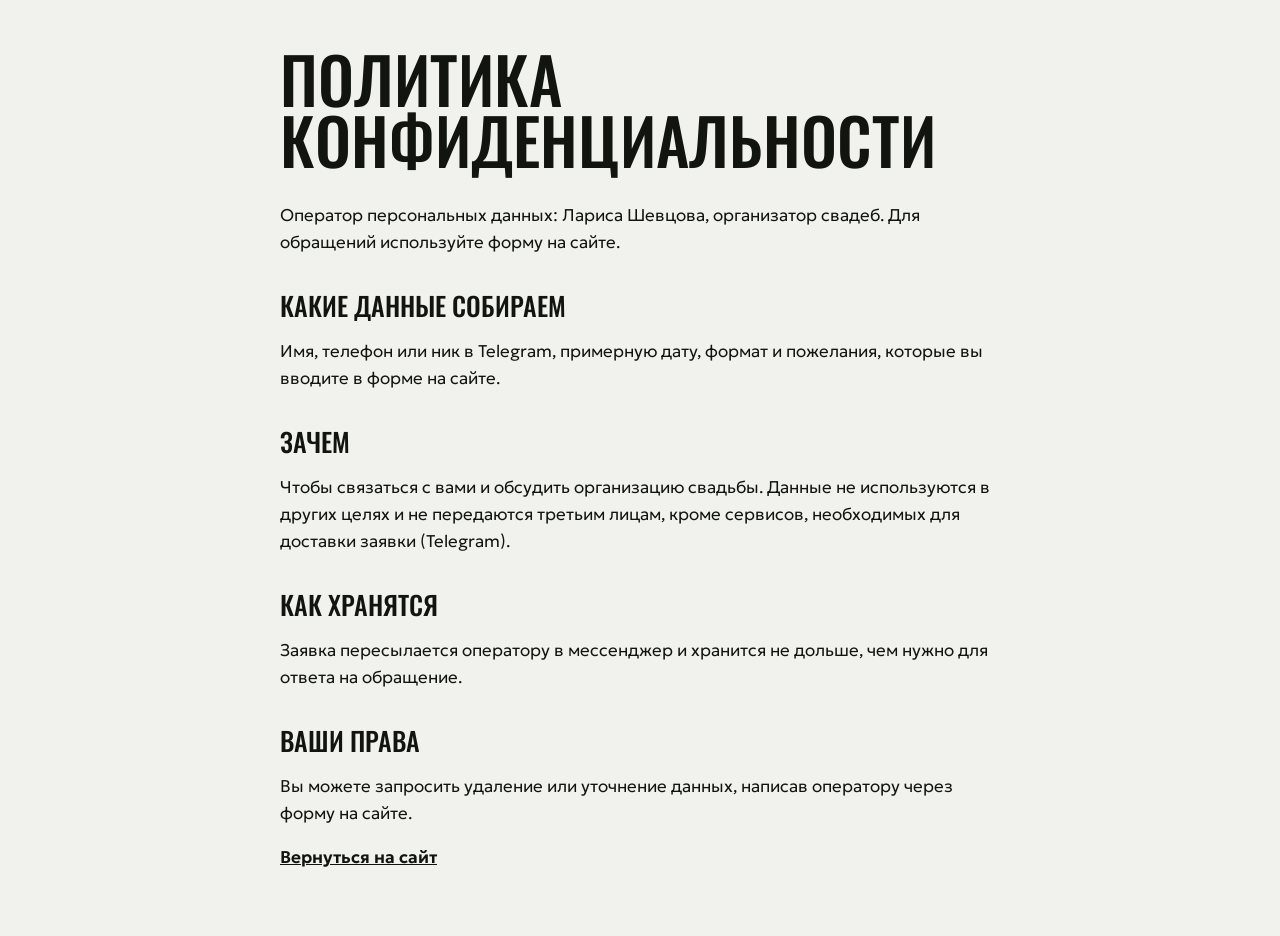
==== privacy.html @ 203845d6 "Лендинг: Лариса Шевцова, организатор свадеб" ====
<!doctype html>
<html lang="ru">
<head>
<meta charset="utf-8">
<meta name="viewport" content="width=device-width, initial-scale=1">
<title>Политика конфиденциальности — Лариса Шевцова</title>
<meta name="robots" content="noindex">
<link href="https://fonts.googleapis.com/css2?family=Geologica:wght@300;400&family=Oswald:wght@500&display=swap" rel="stylesheet">
<style>
body{margin:0;background:#f1f2ee;color:#12150f;font:300 17px/1.6 'Geologica',system-ui,sans-serif;padding:48px 16px}
main{max-width:720px;margin:0 auto}
h1{font:500 clamp(36px,6vw,64px)/.95 'Oswald',Impact,sans-serif;text-transform:uppercase;margin:0 0 32px}
h2{font:500 26px/1.1 'Oswald',Impact,sans-serif;text-transform:uppercase;margin:36px 0 10px}
a{color:#12150f;font-weight:600}
</style>
</head>
<body>
<main>
<h1>Политика конфиденциальности</h1>
<p>Оператор персональных данных: Лариса Шевцова, организатор свадеб. Для обращений используйте форму на сайте.</p>
<h2>Какие данные собираем</h2>
<p>Имя, телефон или ник в Telegram, примерную дату, формат и пожелания, которые вы вводите в форме на сайте.</p>
<h2>Зачем</h2>
<p>Чтобы связаться с вами и обсудить организацию свадьбы. Данные не используются в других целях и не передаются третьим лицам, кроме сервисов, необходимых для доставки заявки (Telegram).</p>
<h2>Как хранятся</h2>
<p>Заявка пересылается оператору в мессенджер и хранится не дольше, чем нужно для ответа на обращение.</p>
<h2>Ваши права</h2>
<p>Вы можете запросить удаление или уточнение данных, написав оператору через форму на сайте.</p>
<p><a href="index.html">Вернуться на сайт</a></p>
</main>
</body>
</html>
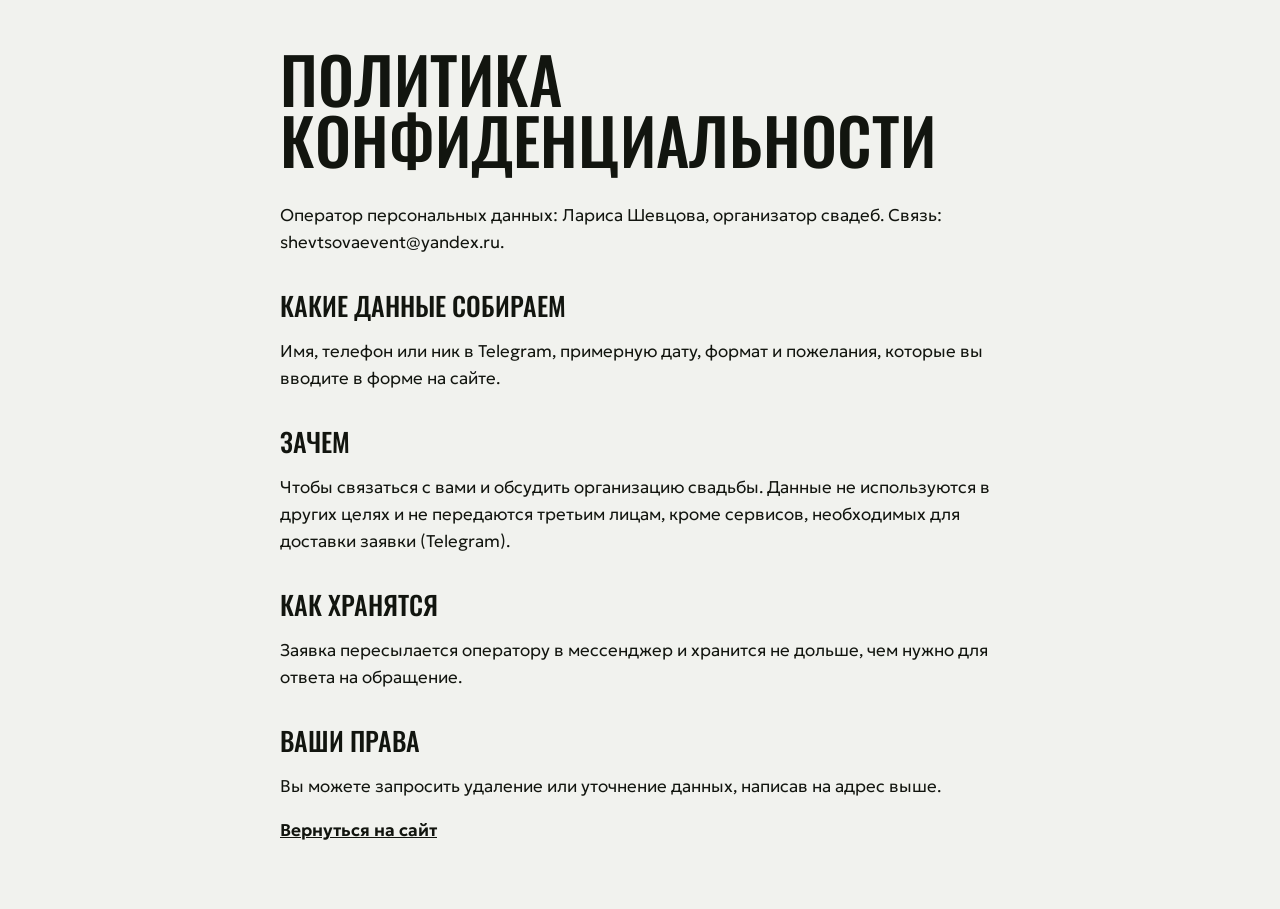
==== commit 4371af6b: "Правки: монохром с градиентами, без сцен-прокруток, пакеты, контакты и соцсети, одно фото" ====
--- a/privacy.html
+++ b/privacy.html
@@ -17,7 +17,7 @@
 <body>
 <main>
 <h1>Политика конфиденциальности</h1>
-<p>Оператор персональных данных: Лариса Шевцова, организатор свадеб. Для обращений используйте форму на сайте.</p>
+<p>Оператор персональных данных: Лариса Шевцова, организатор свадеб. Связь: shevtsovaevent@yandex.ru.</p>
 <h2>Какие данные собираем</h2>
 <p>Имя, телефон или ник в Telegram, примерную дату, формат и пожелания, которые вы вводите в форме на сайте.</p>
 <h2>Зачем</h2>
@@ -25,7 +25,7 @@
 <h2>Как хранятся</h2>
 <p>Заявка пересылается оператору в мессенджер и хранится не дольше, чем нужно для ответа на обращение.</p>
 <h2>Ваши права</h2>
-<p>Вы можете запросить удаление или уточнение данных, написав оператору через форму на сайте.</p>
+<p>Вы можете запросить удаление или уточнение данных, написав на адрес выше.</p>
 <p><a href="index.html">Вернуться на сайт</a></p>
 </main>
 </body>
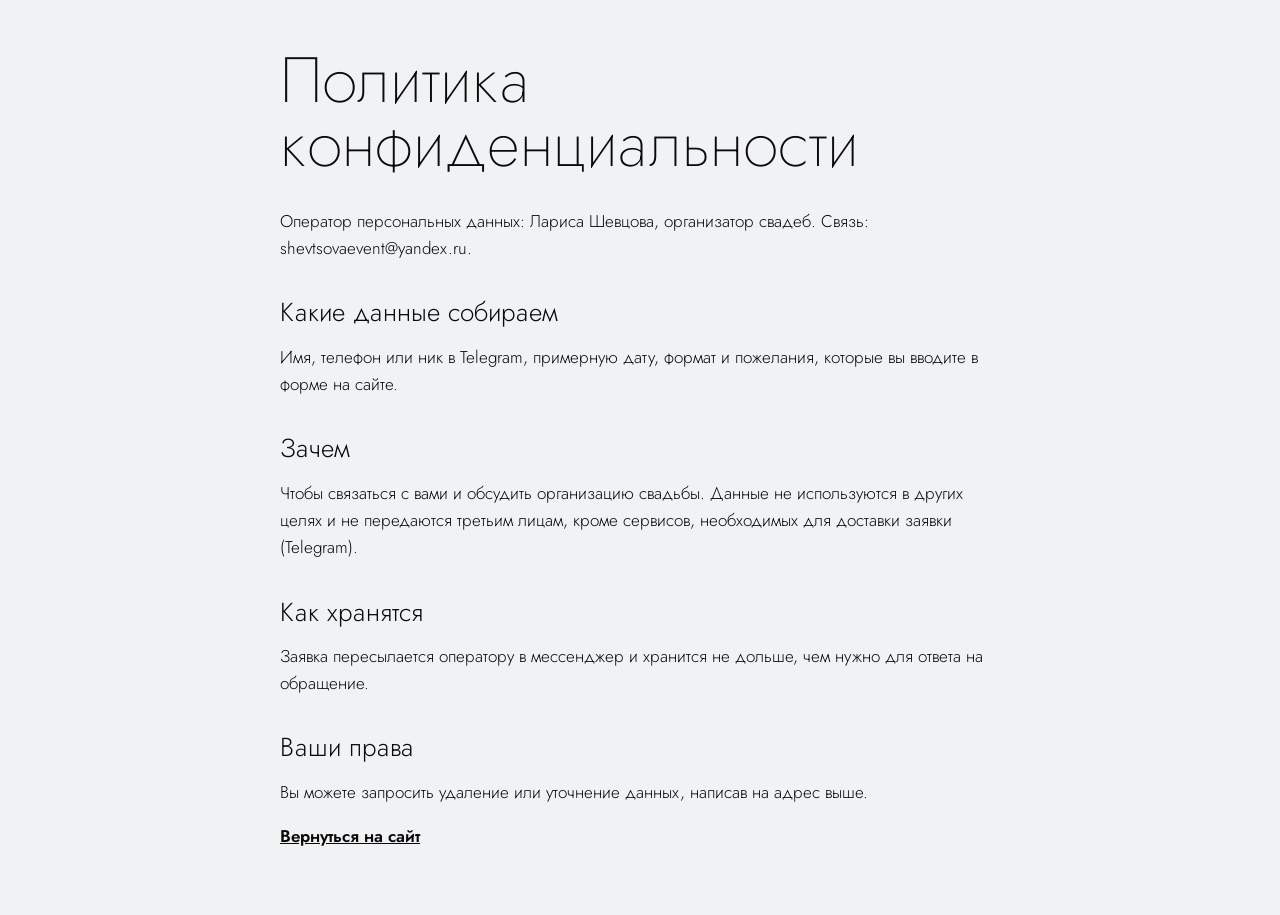
==== commit 79966a91: "Правки: шрифт Jost, смокинг и платье, текст блока решений, ±100 гостей, без хобби" ====
--- a/privacy.html
+++ b/privacy.html
@@ -1,17 +1,17 @@
-<!doctype html>
+﻿<!doctype html>
 <html lang="ru">
 <head>
 <meta charset="utf-8">
 <meta name="viewport" content="width=device-width, initial-scale=1">
 <title>Политика конфиденциальности — Лариса Шевцова</title>
 <meta name="robots" content="noindex">
-<link href="https://fonts.googleapis.com/css2?family=Geologica:wght@300;400&family=Oswald:wght@500&display=swap" rel="stylesheet">
+<link href="https://fonts.googleapis.com/css2?family=Jost:wght@200;300;500&display=swap" rel="stylesheet">
 <style>
-body{margin:0;background:#f1f2ee;color:#12150f;font:300 17px/1.6 'Geologica',system-ui,sans-serif;padding:48px 16px}
+body{margin:0;background:#f1f2f4;color:#0a0a0b;font:300 17px/1.6 'Jost',system-ui,sans-serif;padding:48px 16px}
 main{max-width:720px;margin:0 auto}
-h1{font:500 clamp(36px,6vw,64px)/.95 'Oswald',Impact,sans-serif;text-transform:uppercase;margin:0 0 32px}
-h2{font:500 26px/1.1 'Oswald',Impact,sans-serif;text-transform:uppercase;margin:36px 0 10px}
-a{color:#12150f;font-weight:600}
+h1{font:200 clamp(36px,6vw,64px)/1 'Jost',sans-serif;margin:0 0 32px}
+h2{font:300 26px/1.1 'Jost',sans-serif;margin:36px 0 10px}
+a{color:#0a0a0b;font-weight:600}
 </style>
 </head>
 <body>
